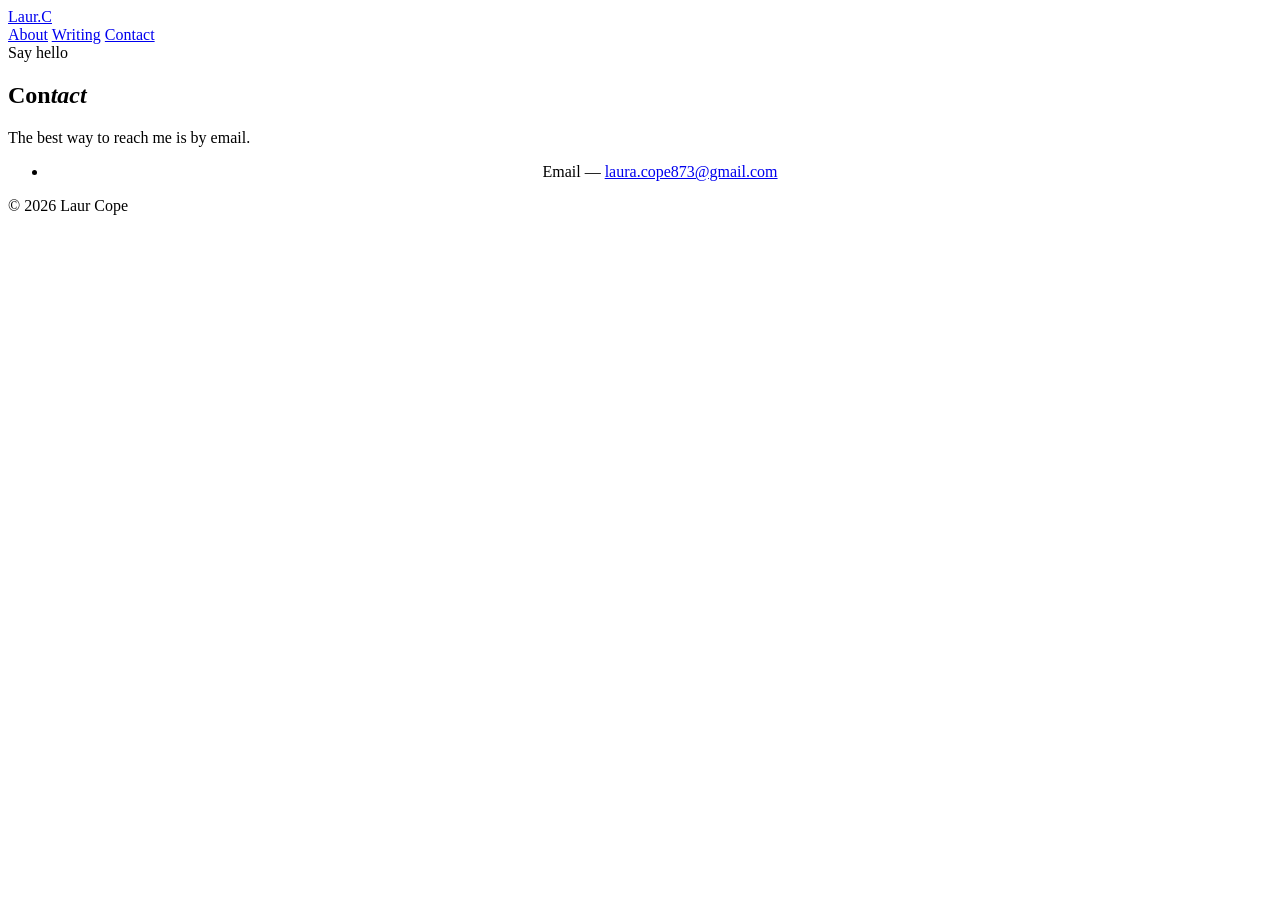
==== contact.html @ 6f14a4fc "Add files via upload" ====
<!DOCTYPE html>
<html lang="en">
<head>
  <meta charset="UTF-8">
  <meta name="viewport" content="width=device-width, initial-scale=1.0">
  <title>Contact — Laur Cope</title>
  <meta name="description" content="Get in touch with Laur Cope">
  <link rel="stylesheet" href="css/style.css">
</head>
<body>
  <div class="navbar">
    <div class="container">
      <a href="index.html" class="navbar-brand">Laur.C</a>
      <nav>
        <a href="index.html">About</a>
        <a href="blog.html">Writing</a>
        <a href="contact.html" class="active">Contact</a>
      </nav>
    </div>
  </div>

  <main>
    <section class="page-hero">
      <div class="container">
        <span class="kicker">Say hello</span>
        <h1>Con<em>tact</em></h1>
        <p class="lead">The best way to reach me is by email.</p>
      </div>
    </section>

    <section class="section-butter">
      <div class="container" style="text-align: center;">
        <ul class="contact-links">
          <li>Email &mdash; <a href="mailto:laura.cope873@gmail.com">laura.cope873@gmail.com</a></li>
          <!-- Add your socials, e.g.:
          <li>GitHub &mdash; <a href="https://github.com/yourusername">@yourusername</a></li>
          <li>LinkedIn &mdash; <a href="https://linkedin.com/in/yourusername">yourusername</a></li>
          -->
        </ul>
      </div>
    </section>
  </main>

  <footer>
    <div class="container">
      <p>&copy; 2026 Laur Cope</p>
    </div>
  </footer>
</body>
</html>
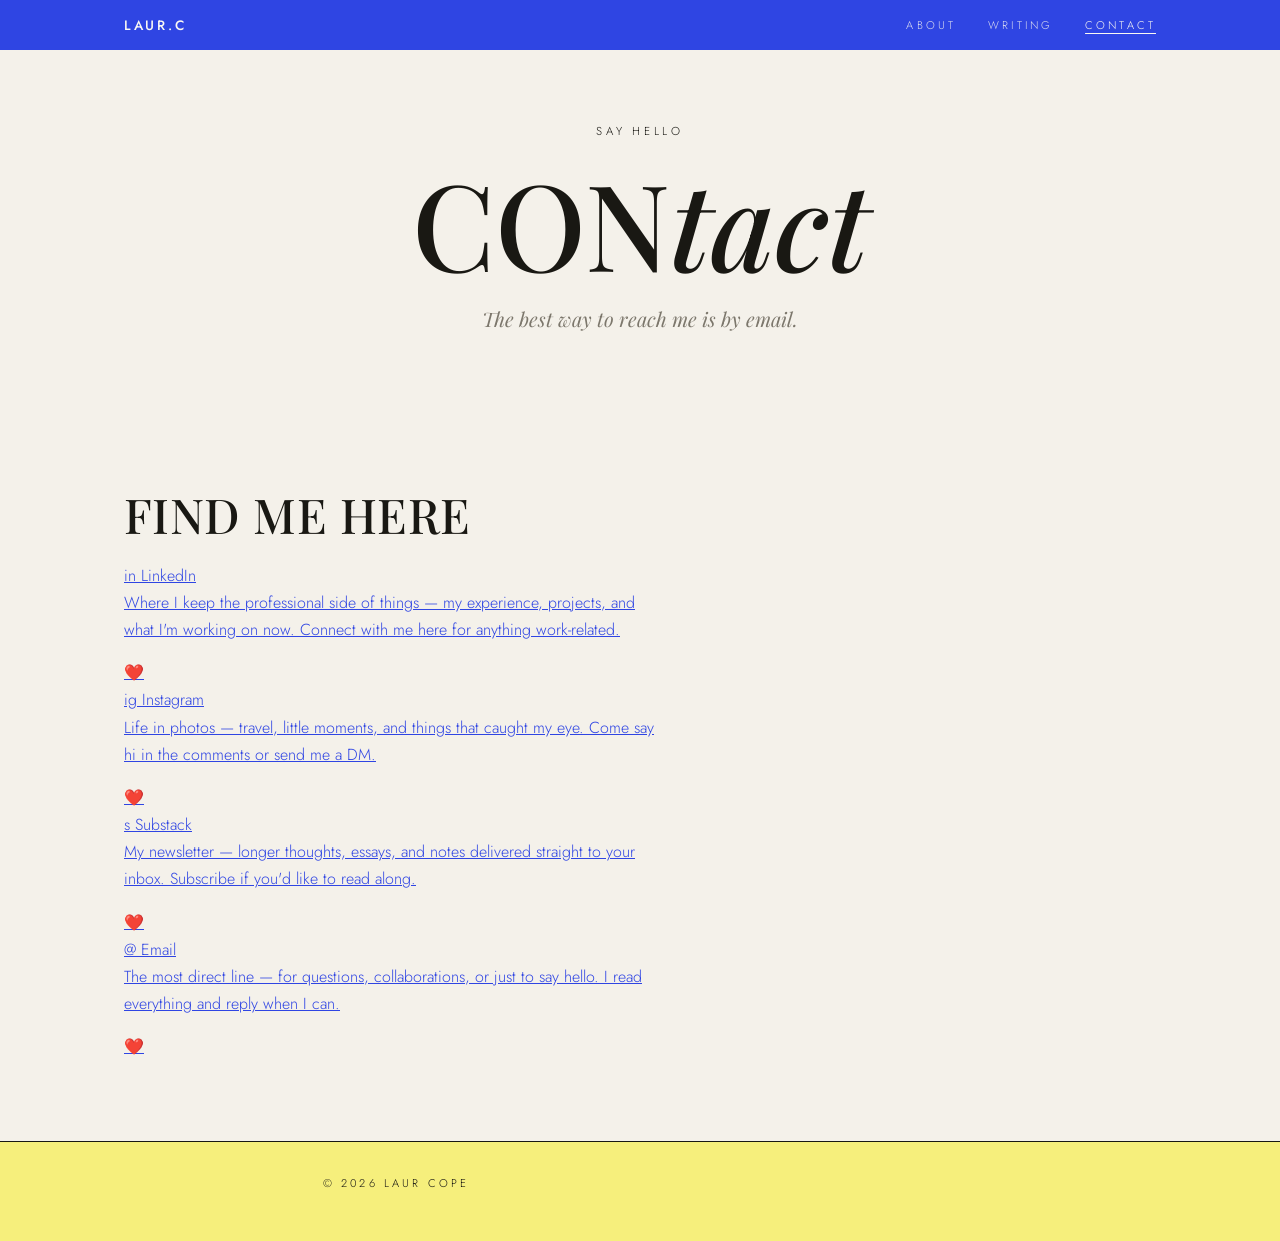
==== commit 780a7e8b: "Add files via upload" ====
--- a/contact.html
+++ b/contact.html
@@ -28,15 +28,57 @@
       </div>
     </section>
 
-    <section class="section-butter">
-      <div class="container" style="text-align: center;">
-        <ul class="contact-links">
-          <li>Email &mdash; <a href="mailto:laura.cope873@gmail.com">laura.cope873@gmail.com</a></li>
-          <!-- Add your socials, e.g.:
-          <li>GitHub &mdash; <a href="https://github.com/yourusername">@yourusername</a></li>
-          <li>LinkedIn &mdash; <a href="https://linkedin.com/in/yourusername">yourusername</a></li>
-          -->
-        </ul>
+    <section class="card-section">
+      <div class="container">
+        <h2 class="section-title">Find me here</h2>
+        <div class="tcard-grid">
+          <!-- Replace the placeholder URLs below with your real profiles -->
+          <a class="tcard" href="https://www.linkedin.com/in/laura-claire-cope/" target="_blank" rel="noopener">
+            <div class="tcard-head">
+              <span class="tcard-avatar">in</span>
+              <span class="tcard-name">LinkedIn</span>
+            </div>
+            <p class="tcard-text">
+              Where I keep the professional side of things — my experience,
+              projects, and what I'm working on now. Connect with me here
+              for anything work-related.
+            </p>
+            <div class="tcard-foot">&#10084;&#65039; <span class="flag"></span></div>
+          </a>
+          <a class="tcard" href="https://www.instagram.com/laurcope" target="_blank" rel="noopener">
+            <div class="tcard-head">
+              <span class="tcard-avatar">ig</span>
+              <span class="tcard-name">Instagram</span>
+            </div>
+            <p class="tcard-text">
+              Life in photos — travel, little moments, and things that
+              caught my eye. Come say hi in the comments or send me a DM.
+            </p>
+            <div class="tcard-foot">&#10084;&#65039; <span class="flag"></span></div>
+          </a>
+          <a class="tcard" href="https://laurcope.substack.com/" target="_blank" rel="noopener">
+            <div class="tcard-head">
+              <span class="tcard-avatar">s</span>
+              <span class="tcard-name">Substack</span>
+            </div>
+            <p class="tcard-text">
+              My newsletter — longer thoughts, essays, and notes delivered
+              straight to your inbox. Subscribe if you'd like to read along.
+            </p>
+            <div class="tcard-foot">&#10084;&#65039; <span class="flag"></span></div>
+          </a>
+          <a class="tcard" href="mailto:laura.cope873@gmail.com">
+            <div class="tcard-head">
+              <span class="tcard-avatar">@</span>
+              <span class="tcard-name">Email</span>
+            </div>
+            <p class="tcard-text">
+              The most direct line — for questions, collaborations, or just
+              to say hello. I read everything and reply when I can.
+            </p>
+            <div class="tcard-foot">&#10084;&#65039; <span class="flag"></span></div>
+          </a>
+        </div>
       </div>
     </section>
   </main>
--- a/css/style.css
+++ b/css/style.css
@@ -0,0 +1,507 @@
+/* ============================================
+   Editorial style — cream, electric blue, butter yellow
+   (Anna Schmidt-inspired)
+   ============================================ */
+
+@import url('https://fonts.googleapis.com/css2?family=Playfair+Display:ital,wght@0,400;0,500;0,600;1,400;1,500&family=Jost:wght@300;400;500&display=swap');
+
+:root {
+  --cream: #f4f1ea;
+  --paper: #faf8f3;
+  --ink: #191813;
+  --muted: #7c776c;
+  --blue: #2f45e3;
+  --butter: #f6ef7c;
+  --max-width: 1080px;
+}
+
+* {
+  margin: 0;
+  padding: 0;
+  box-sizing: border-box;
+}
+
+body {
+  font-family: 'Jost', sans-serif;
+  font-weight: 300;
+  background: var(--cream);
+  color: var(--ink);
+  line-height: 1.7;
+  font-size: 1rem;
+}
+
+.container {
+  max-width: var(--max-width);
+  margin: 0 auto;
+  padding: 0 1.5rem;
+}
+
+::selection {
+  background: var(--butter);
+}
+
+/* ============ Masthead (giant name) ============ */
+.masthead {
+  background: var(--cream);
+  padding: 3.5rem 0 0;
+  overflow: hidden;
+  position: relative;
+}
+
+.masthead-name {
+  font-family: 'Playfair Display', serif;
+  font-weight: 500;
+  font-size: clamp(4.5rem, 17vw, 14.5rem);
+  line-height: 0.9;
+  text-transform: uppercase;
+  letter-spacing: -0.05em;
+  text-align: center;
+  white-space: nowrap;
+  color: var(--blue);
+  margin: 0 -0.5rem;
+}
+
+.masthead-row {
+  display: flex;
+  justify-content: flex-end;
+  align-items: flex-start;
+  padding: 1.5rem 0 3rem;
+  gap: 1rem;
+}
+
+.masthead-tagline {
+  font-size: 0.78rem;
+  letter-spacing: 0.28em;
+  text-transform: uppercase;
+  text-align: right;
+  max-width: 240px;
+  line-height: 1.9;
+}
+
+/* Sticker badges */
+.sticker {
+  display: inline-block;
+  border-radius: 999px;
+  padding: 0.45rem 1.3rem;
+  font-size: 0.68rem;
+  letter-spacing: 0.22em;
+  text-transform: uppercase;
+  text-decoration: none;
+  transform: rotate(-6deg);
+  transition: transform 0.2s ease;
+}
+
+.sticker:hover {
+  transform: rotate(3deg) scale(1.06);
+}
+
+.sticker-blue {
+  background: var(--blue);
+  color: var(--paper);
+}
+
+.sticker-yellow {
+  background: var(--butter);
+  color: var(--ink);
+  border: 1px solid var(--ink);
+}
+
+/* ============ Blue nav bar ============ */
+.navbar {
+  background: var(--blue);
+  padding: 0.85rem 0;
+}
+
+.navbar .container {
+  display: flex;
+  align-items: center;
+  justify-content: space-between;
+  flex-wrap: wrap;
+  gap: 0.75rem;
+}
+
+.navbar-brand {
+  font-family: 'Jost', sans-serif;
+  font-weight: 500;
+  font-size: 0.85rem;
+  letter-spacing: 0.2em;
+  text-transform: uppercase;
+  color: var(--paper);
+  text-decoration: none;
+}
+
+.navbar nav {
+  display: flex;
+  align-items: center;
+  gap: 2rem;
+}
+
+.navbar nav a {
+  color: var(--paper);
+  text-decoration: none;
+  font-size: 0.7rem;
+  letter-spacing: 0.28em;
+  text-transform: uppercase;
+  opacity: 0.85;
+}
+
+.navbar nav a:hover,
+.navbar nav a.active {
+  opacity: 1;
+  text-decoration: underline;
+  text-underline-offset: 4px;
+}
+
+.navbar .pill {
+  background: var(--butter);
+  color: var(--ink);
+  border-radius: 999px;
+  padding: 0.35rem 1.2rem;
+  font-size: 0.68rem;
+  letter-spacing: 0.22em;
+  text-transform: uppercase;
+  text-decoration: none;
+}
+
+.navbar .pill:hover {
+  background: var(--paper);
+}
+
+/* ============ Type ============ */
+h1, h2, h3 {
+  font-family: 'Playfair Display', serif;
+  font-weight: 500;
+  line-height: 1.12;
+}
+
+h2 {
+  font-size: clamp(1.9rem, 4.5vw, 3rem);
+  margin-bottom: 1.25rem;
+  text-transform: uppercase;
+  letter-spacing: 0.01em;
+}
+
+h2 em {
+  font-style: italic;
+  text-transform: lowercase;
+  letter-spacing: 0;
+}
+
+p {
+  margin-bottom: 1rem;
+  max-width: 34rem;
+}
+
+a {
+  color: var(--blue);
+}
+
+.kicker {
+  font-size: 0.72rem;
+  letter-spacing: 0.32em;
+  text-transform: uppercase;
+  color: var(--ink);
+  display: block;
+  margin-bottom: 1.25rem;
+}
+
+.lead {
+  font-family: 'Playfair Display', serif;
+  font-style: italic;
+  font-size: 1.25rem;
+  color: var(--muted);
+}
+
+/* ============ Sections ============ */
+section {
+  padding: 5rem 0;
+}
+
+.section-paper {
+  background: var(--paper);
+  text-align: center;
+}
+
+.section-paper p {
+  margin-left: auto;
+  margin-right: auto;
+}
+
+/* Alternating color sections */
+.section-butter {
+  background: var(--butter);
+  text-align: center;
+}
+
+.section-butter p {
+  margin-left: auto;
+  margin-right: auto;
+}
+
+.section-butter .btn {
+  background: var(--blue);
+  color: var(--paper);
+  border-color: var(--blue);
+}
+
+.section-butter .btn:hover {
+  background: var(--ink);
+  border-color: var(--ink);
+}
+
+.section-blue {
+  background: var(--blue);
+  text-align: center;
+  color: var(--paper);
+}
+
+.section-blue p {
+  margin-left: auto;
+  margin-right: auto;
+  color: rgba(250, 248, 243, 0.92);
+}
+
+.section-blue h2 {
+  color: var(--paper);
+}
+
+.section-blue h2 em {
+  color: var(--butter);
+}
+
+.section-blue a {
+  color: var(--butter);
+}
+
+.section-blue .post-list a {
+  color: var(--paper);
+}
+
+.section-blue .post-list a:hover {
+  color: var(--butter);
+}
+
+.section-blue .post-list li {
+  border-bottom-color: rgba(250, 248, 243, 0.3);
+}
+
+.section-blue .post-date {
+  color: rgba(250, 248, 243, 0.7);
+}
+
+/* Oversized full-bleed text band */
+.bleed-band {
+  background: var(--paper);
+  padding: 3rem 0 2rem;
+  overflow: hidden;
+}
+
+.bleed-band.bleed-blue {
+  background: var(--blue);
+}
+
+.bleed-blue .bleed-text {
+  color: var(--paper);
+}
+
+.bleed-text {
+  font-family: 'Playfair Display', serif;
+  font-weight: 500;
+  font-size: clamp(3rem, 11vw, 9rem);
+  line-height: 1;
+  text-transform: uppercase;
+  white-space: nowrap;
+  text-align: center;
+  letter-spacing: -0.01em;
+  margin: 0 -3rem;
+}
+
+/* ============ Buttons ============ */
+.btn {
+  display: inline-block;
+  margin-top: 1.5rem;
+  background: var(--butter);
+  border: 1px solid var(--ink);
+  color: var(--ink);
+  text-decoration: none;
+  font-size: 0.7rem;
+  letter-spacing: 0.28em;
+  text-transform: uppercase;
+  padding: 0.8rem 2.2rem;
+  transition: background 0.2s ease, color 0.2s ease;
+}
+
+.btn:hover {
+  background: var(--blue);
+  color: var(--paper);
+  border-color: var(--blue);
+}
+
+/* ============ Three-up grid ============ */
+.grid-3 {
+  display: grid;
+  grid-template-columns: repeat(3, 1fr);
+  gap: 1.5rem;
+  margin-top: 2.5rem;
+  text-align: left;
+}
+
+.grid-3 > div {
+  background: var(--paper);
+  padding: 2rem 1.5rem;
+  border: 1px solid var(--ink);
+  box-shadow: 4px 4px 0 var(--ink);
+}
+
+.grid-3 h3 {
+  font-family: 'Jost', sans-serif;
+  font-size: 0.72rem;
+  letter-spacing: 0.28em;
+  text-transform: uppercase;
+  font-weight: 500;
+  margin-bottom: 0.75rem;
+  color: var(--blue);
+}
+
+.grid-3 p {
+  font-size: 0.92rem;
+  color: var(--muted);
+  margin: 0;
+}
+
+/* ============ Blog list ============ */
+.post-list {
+  list-style: none;
+  max-width: 720px;
+  margin: 2rem auto 0;
+}
+
+.post-list li {
+  padding: 1.75rem 0;
+  border-bottom: 1px solid rgba(25, 24, 19, 0.15);
+  display: flex;
+  justify-content: space-between;
+  align-items: baseline;
+  gap: 1rem;
+  flex-wrap: wrap;
+}
+
+.post-list a {
+  font-family: 'Playfair Display', serif;
+  font-size: 1.6rem;
+  color: var(--ink);
+  text-decoration: none;
+}
+
+.post-list a:hover {
+  font-style: italic;
+  color: var(--blue);
+}
+
+.post-date {
+  font-size: 0.7rem;
+  letter-spacing: 0.25em;
+  text-transform: uppercase;
+  color: var(--muted);
+}
+
+/* ============ Article ============ */
+.article {
+  background: var(--paper);
+  padding: 5rem 0;
+}
+
+.article .container {
+  max-width: 680px;
+}
+
+.article h1 {
+  font-size: clamp(2.4rem, 6vw, 4rem);
+  margin-bottom: 1.5rem;
+  text-transform: uppercase;
+}
+
+.article h1 em {
+  font-style: italic;
+  text-transform: lowercase;
+}
+
+/* ============ Contact ============ */
+.contact-links {
+  list-style: none;
+  margin-top: 1.5rem;
+  display: inline-block;
+  text-align: left;
+}
+
+.contact-links li {
+  margin-bottom: 0.75rem;
+  font-size: 1.05rem;
+}
+
+/* ============ Footer ============ */
+footer {
+  background: var(--butter);
+  border-top: 1px solid var(--ink);
+  color: var(--ink);
+  text-align: center;
+  padding: 2rem 0;
+  font-size: 0.7rem;
+  letter-spacing: 0.28em;
+  text-transform: uppercase;
+}
+
+footer a {
+  color: var(--blue);
+  text-decoration: none;
+}
+
+/* ============ Page hero (inner pages) ============ */
+.page-hero {
+  background: var(--cream);
+  text-align: center;
+  padding: 4.5rem 0 3.5rem;
+  overflow: hidden;
+}
+
+.page-hero h1 {
+  font-size: clamp(3rem, 10vw, 7.5rem);
+  text-transform: uppercase;
+  line-height: 1;
+  margin-bottom: 1.25rem;
+}
+
+.page-hero h1 em {
+  font-style: italic;
+  text-transform: lowercase;
+}
+
+.page-hero p {
+  margin-left: auto;
+  margin-right: auto;
+}
+
+/* ============ Mobile ============ */
+@media (max-width: 640px) {
+  .masthead-row {
+    flex-direction: column;
+    align-items: center;
+    text-align: center;
+  }
+
+  .masthead-tagline {
+    text-align: center;
+  }
+
+  .navbar .container {
+    justify-content: center;
+  }
+
+  .grid-3 {
+    grid-template-columns: 1fr;
+  }
+
+  section {
+    padding: 3.5rem 0;
+  }
+}
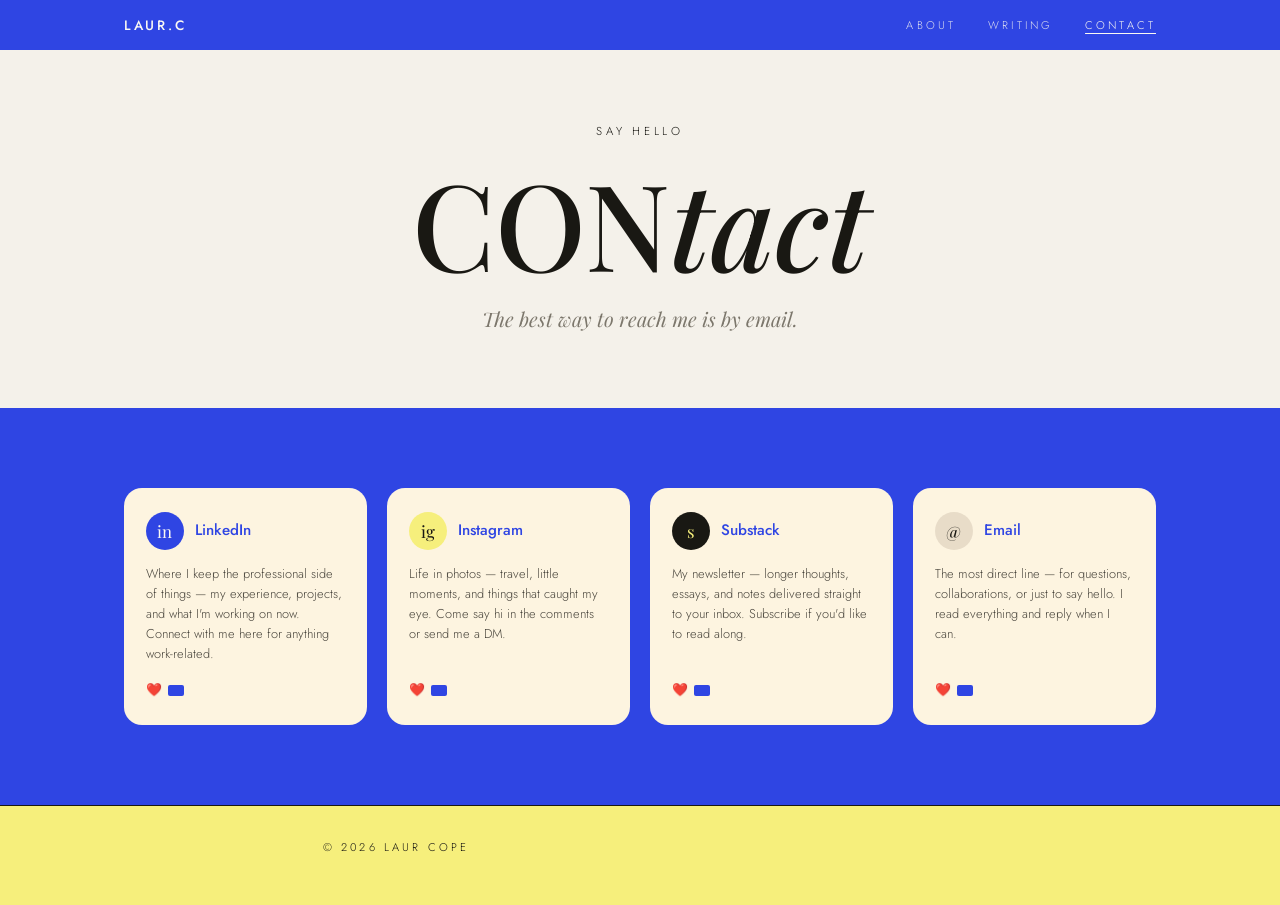
==== commit a28ce13e: "Add files via upload" ====
--- a/contact.html
+++ b/contact.html
@@ -30,7 +30,6 @@
 
     <section class="card-section">
       <div class="container">
-        <h2 class="section-title">Find me here</h2>
         <div class="tcard-grid">
           <!-- Replace the placeholder URLs below with your real profiles -->
           <a class="tcard" href="https://www.linkedin.com/in/laura-claire-cope/" target="_blank" rel="noopener">
--- a/css/style.css
+++ b/css/style.css
@@ -439,6 +439,108 @@
   font-size: 1.05rem;
 }
 
+/* Rounded cream cards on blue (testimonial style) */
+.card-section {
+  background: var(--blue);
+  padding: 5rem 0;
+}
+
+.card-section .section-title {
+  font-family: 'Jost', sans-serif;
+  font-weight: 500;
+  font-size: clamp(1.6rem, 3.5vw, 2.2rem);
+  color: var(--paper);
+  text-align: left;
+  text-transform: none;
+  letter-spacing: 0;
+  margin-bottom: 2rem;
+}
+
+.tcard-grid {
+  display: grid;
+  grid-template-columns: repeat(4, 1fr);
+  gap: 1.25rem;
+}
+
+.tcard {
+  background: #fdf4e0;
+  border-radius: 18px;
+  padding: 1.5rem 1.35rem;
+  text-decoration: none;
+  color: var(--ink);
+  display: flex;
+  flex-direction: column;
+  text-align: left;
+  min-height: 230px;
+  transition: transform 0.2s ease, box-shadow 0.2s ease;
+}
+
+.tcard:hover {
+  transform: translateY(-6px);
+  box-shadow: 0 10px 24px rgba(12, 16, 60, 0.35);
+}
+
+.tcard-head {
+  display: flex;
+  align-items: center;
+  gap: 0.7rem;
+  margin-bottom: 0.9rem;
+}
+
+.tcard-avatar {
+  width: 38px;
+  height: 38px;
+  border-radius: 50%;
+  display: flex;
+  align-items: center;
+  justify-content: center;
+  font-family: 'Playfair Display', serif;
+  font-size: 1.05rem;
+  flex-shrink: 0;
+}
+
+.tcard:nth-child(1) .tcard-avatar { background: var(--blue); color: var(--paper); }
+.tcard:nth-child(2) .tcard-avatar { background: var(--butter); color: var(--ink); }
+.tcard:nth-child(3) .tcard-avatar { background: var(--ink); color: var(--butter); }
+.tcard:nth-child(4) .tcard-avatar { background: #e8dcc8; color: var(--ink); }
+
+.tcard-name {
+  font-family: 'Jost', sans-serif;
+  font-weight: 500;
+  font-size: 0.95rem;
+  color: var(--blue);
+}
+
+.tcard-text {
+  font-size: 0.8rem;
+  line-height: 1.55;
+  color: #4a463d;
+  margin: 0;
+  flex-grow: 1;
+}
+
+.tcard-foot {
+  display: flex;
+  align-items: center;
+  gap: 0.4rem;
+  margin-top: 1rem;
+  font-size: 0.8rem;
+}
+
+.tcard-foot .flag {
+  display: inline-block;
+  width: 16px;
+  height: 11px;
+  background: var(--blue);
+  border-radius: 2px;
+}
+
+@media (max-width: 720px) {
+  .tcard-grid {
+    grid-template-columns: 1fr;
+  }
+}
+
 /* ============ Footer ============ */
 footer {
   background: var(--butter);
